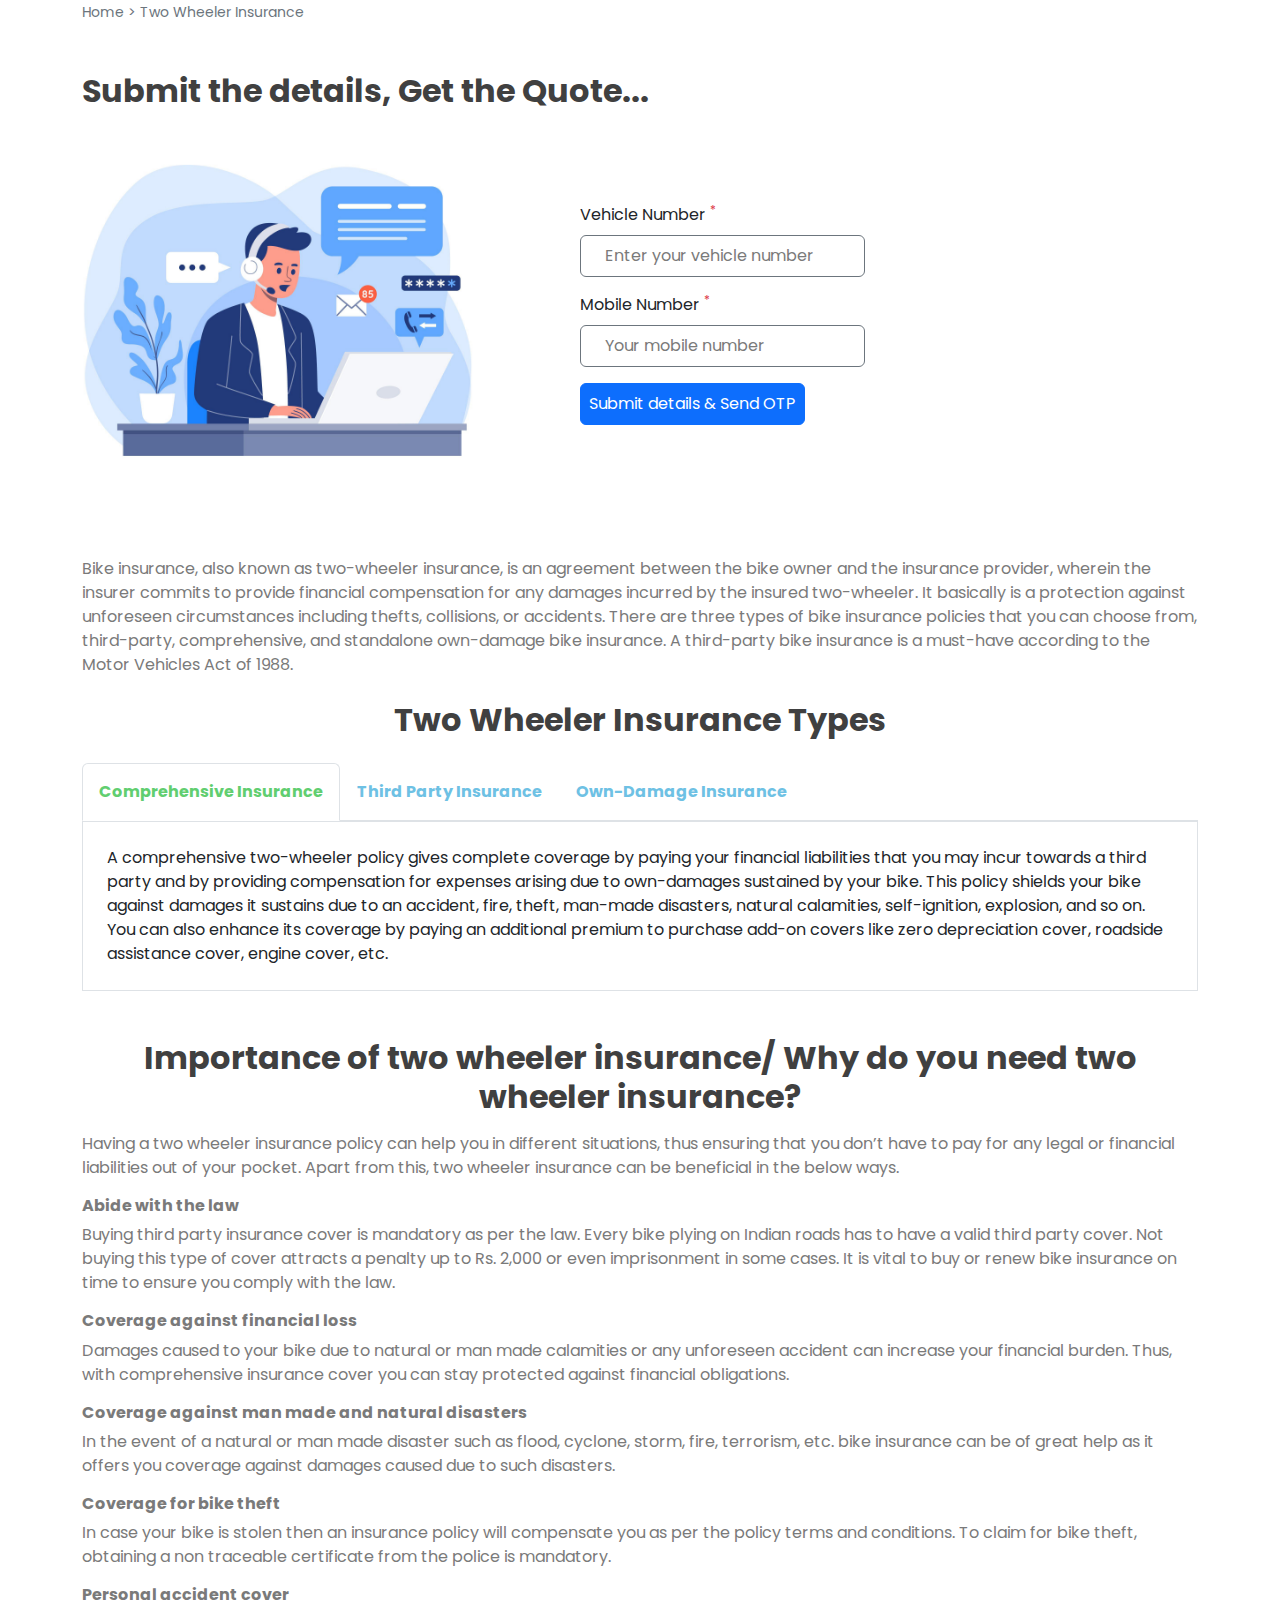
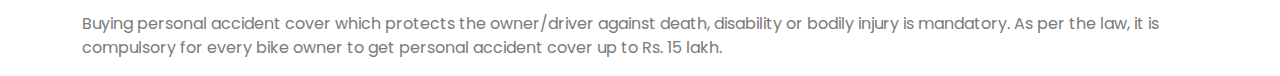
==== index.html @ e44f5ede "update index.html" ====
<!DOCTYPE html>
<html lang="en">
  <head>
    <meta charset="UTF-8" />
    <meta name="viewport" content="width=device-width, initial-scale=1.0" />
    <link
      rel="stylesheet"
      href="https://cdn.jsdelivr.net/npm/bootstrap@5.3.3/dist/css/bootstrap.min.css"
    />

    <title>Two Wheeler Insurance Company - PureBima</title>
    <link rel="stylesheet" href="style.css" />
  </head>
  <body>
    <!-- <div
      class="hero d-flex flex-column flex-md-row justify-content-around align-items-center"
    >
      <img src="asset/images/bike.png" alt="bike" />
      <h1 class="fw-normal fs-2" style="color: #404040">
        Two Wheeler Insurance
      </h1>
    </div> -->
    <div class="container">
      <nav class="">
        <ul
          class="d-flex align-items-center gap-1 list-unstyled text-secondary"
        >
          <li>
            <a
              href="#"
              class="text-decoration-none text-secondary"
              style="font-size: 14px"
              >Home</a
            >
          </li>
          <li style="font-size: 14px">></li>
          <li>
            <a
              href="#"
              class="text-decoration-none text-secondary"
              style="font-size: 14px"
              >Two Wheeler Insurance</a
            >
          </li>
        </ul>
      </nav>
      <h4 class="fw-bold fs-2 mt-5">Submit the details, Get the Quote...</h4>
      <div
        class="d-flex flex-column flex-md-row gap-5 justify-content-between"
      >
        <img class="img-fluid leads" src="asset/images/leads.jpg" alt="Leads" />
        <form action="" class="mx-auto align-self-center">
          <div
          
            class="d-flex flex-column flex-md-row justify-content-between gap-3 flex-wrap"
          >
            <div class="">
              <label for="vehicleNumber"
                >Vehicle Number <sup class="text-danger">*</sup></label
              >
              <input
                type="text"
                id="vehicleNumber"
                class="mt-2 rounded p-2 border border-1 border-secondary"
                placeholder="Enter your vehicle number"
                style="text-indent: 1rem"
                required
              />
            </div>
            <div class="">
              <label for="mobileNumber"
                >Mobile Number <sup class="text-danger">*</sup></label
              >
              <input
                type="text"
                id="mobileNumber"
                class="mt-2 rounded p-2 border border-1 border-secondary"
                placeholder="Your mobile number"
                style="text-indent: 1rem"
                required
              />
            </div>
          </div>
          <div class="mt-3">
            <button type="submit" class="btn btn-primary rounded p-2">
              Submit details & Send OTP
            </button>
          </div>
        </form>
      </div>
      <p class="mt-5">
        Bike insurance, also known as two-wheeler insurance, is an agreement
        between the bike owner and the insurance provider, wherein the insurer
        commits to provide financial compensation for any damages incurred by
        the insured two-wheeler. It basically is a protection against unforeseen
        circumstances including thefts, collisions, or accidents. There are
        three types of bike insurance policies that you can choose from,
        third-party, comprehensive, and standalone own-damage bike insurance. A
        third-party bike insurance is a must-have according to the Motor
        Vehicles Act of 1988.
      </p>
      <h4 class="fw-bold fs-2 mt-4 text-center" style="color: #404040">
        Two Wheeler Insurance Types
      </h1>
      <div class="my-4 tab__Large">
        <ul class="nav nav-tabs" role="tablist">
          <li class="nav-item" role="presentation">
            <a
              class="nav-link active p-3 fw-bold tab__Link"
              id="simple-tab-0"
              data-bs-toggle="tab"
              href="#simple-tabpanel-0"
              role="tab"
              aria-controls="simple-tabpanel-0"
              aria-selected="true"
              >Comprehensive Insurance</a
            >
          </li>
          <li class="nav-item" role="presentation">
            <a
              class="nav-link p-3 fw-bold tab__Link"
              id="simple-tab-1"
              data-bs-toggle="tab"
              href="#simple-tabpanel-1"
              role="tab"
              aria-controls="simple-tabpanel-1"
              aria-selected="false"
              >Third Party Insurance</a
            >
          </li>
          <li class="nav-item" role="presentation">
            <a
              class="nav-link p-3 fw-bold tab__Link"
              id="simple-tab-2"
              data-bs-toggle="tab"
              href="#simple-tabpanel-2"
              role="tab"
              aria-controls="simple-tabpanel-2"
              aria-selected="false"
              >Own-Damage Insurance</a
            >
          </li>
        </ul>
        <div class="tab-content" id="tab-content">
          <div
            class="tab-pane p-4 border active"
            id="simple-tabpanel-0"
            role="tabpanel"
            aria-labelledby="simple-tab-0"
          >
            A comprehensive two-wheeler policy gives complete coverage by paying
            your financial liabilities that you may incur towards a third party
            and by providing compensation for expenses arising due to
            own-damages sustained by your bike. This policy shields your bike
            against damages it sustains due to an accident, fire, theft,
            man-made disasters, natural calamities, self-ignition, explosion,
            and so on. You can also enhance its coverage by paying an additional
            premium to purchase add-on covers like zero depreciation cover,
            roadside assistance cover, engine cover, etc.
          </div>
          <div
            class="tab-pane p-4 border"
            id="simple-tabpanel-1"
            role="tabpanel"
            aria-labelledby="simple-tab-1"
          >
            In India, a third-party two-wheeler insurance plan is a compulsory
            requirement to ride a bike. It is also known as liability-only
            policy which covers bodily injuries, temporary or permanent
            disability, and death of the third party person due to an accident
            or a mishap with the involvement of the insured’s bike. This
            motorcycle or scooter insurance policy also covers the property
            damage expenses sustained by the third party up to Rs. 1 Lakh, but
            does not cover damages incurred by the insured’s bike or the insured
            person.
          </div>
          <div
            class="tab-pane p-4 border"
            id="simple-tabpanel-2"
            role="tabpanel"
            aria-labelledby="simple-tab-2"
          >
            The standalone own-damage two-wheeler insurance policy gives
            coverage for the own-damages sustained by the insured bike due to an
            accident, theft, fire, natural disaster and man-made calamity. A
            standalone own-damage policy provides flexibility to policyholders
            for choosing an insurance company of their choice. The policyholders
            can buy a third-party policy and own-damage policy either from the
            same insurer or a different one. An insured individual can expand
            the coverage of a own-damage insurance policy by buying add-on
            covers.
          </div>
        </div>
      </div>
      <div
        class="accordion border my-4 small__devices__accordion"
        id="accordionPanelsStayOpenExample"
      >
        <div class="accordion-item">
          <h2 class="accordion-header" id="panelsStayOpen-headingOne">
            <button
              class="accordion-button fw-bold collapsed"
              type="button"
              data-bs-toggle="collapse"
              data-bs-target="#panelsStayOpen-collapseOne"
              aria-expanded="false"
              aria-controls="panelsStayOpen-collapseOne"
              style="border-radius: 0;"
            >
              Comprehensive Insurance
            </button>
          </h2>
          <div
            id="panelsStayOpen-collapseOne"
            class="accordion-collapse collapse"
            aria-labelledby="panelsStayOpen-headingOne"
          >
            <div class="accordion-body">
              A comprehensive two-wheeler policy gives complete coverage by
              paying your financial liabilities that you may incur towards a
              third party and by providing compensation for expenses arising due
              to own-damages sustained by your bike. This policy shields your
              bike against damages it sustains due to an accident, fire, theft,
              man-made disasters, natural calamities, self-ignition, explosion,
              and so on. You can also enhance its coverage by paying an
              additional premium to purchase add-on covers like zero
              depreciation cover, roadside assistance cover, engine cover, etc.
            </div>
          </div>
        </div>
        <div class="accordion-item">
          <h2 class="accordion-header" id="panelsStayOpen-headingTwo">
            <button
              class="accordion-button collapsed fw-bold"
              type="button"
              data-bs-toggle="collapse"
              data-bs-target="#panelsStayOpen-collapseTwo"
              aria-expanded="false"
              aria-controls="panelsStayOpen-collapseTwo"
              style="border-radius: 0;"
            >
              Third Party Insurance
            </button>
          </h2>
          <div
            id="panelsStayOpen-collapseTwo"
            class="accordion-collapse collapse"
            aria-labelledby="panelsStayOpen-headingTwo"
          >
            <div class="accordion-body">
              In India, a third-party two-wheeler insurance plan is a compulsory
              requirement to ride a bike. It is also known as liability-only
              policy which covers bodily injuries, temporary or permanent
              disability, and death of the third party person due to an accident
              or a mishap with the involvement of the insured’s bike. This
              motorcycle or scooter insurance policy also covers the property
              damage expenses sustained by the third party up to Rs. 1 Lakh, but
              does not cover damages incurred by the insured’s bike or the
              insured person.
            </div>
          </div>
        </div>
        <div class="accordion-item">
          <h2 class="accordion-header" id="panelsStayOpen-headingThree">
            <button
              class="accordion-button collapsed fw-bold"
              type="button"
              data-bs-toggle="collapse"
              data-bs-target="#panelsStayOpen-collapseThree"
              aria-expanded="false"
              aria-controls="panelsStayOpen-collapseThree"
              style="border-radius: 0;"
            >
              Own-Damage Insurance
            </button>
          </h2>
          <div
            id="panelsStayOpen-collapseThree"
            class="accordion-collapse collapse"
            aria-labelledby="panelsStayOpen-headingThree"
          >
            <div class="accordion-body">
              The standalone own-damage two-wheeler insurance policy gives
              coverage for the own-damages sustained by the insured bike due to
              an accident, theft, fire, natural disaster and man-made calamity.
              A standalone own-damage policy provides flexibility to
              policyholders for choosing an insurance company of their choice.
              The policyholders can buy a third-party policy and own-damage
              policy either from the same insurer or a different one. An insured
              individual can expand the coverage of a own-damage insurance
              policy by buying add-on covers.
            </div>
          </div>
         </div>
        </div>
        <div class="mt-5">
            <h4 class="fw-bold fs-2 mb-3 text-center" style="color: #404040">
                Importance of two wheeler insurance/ Why do you need two wheeler insurance?
              </h4>
              <p class="my-3">Having a two wheeler insurance policy can help you in different situations, thus ensuring that you don’t have to pay for any legal or financial liabilities out of your pocket. Apart from this, two wheeler insurance can be beneficial in the below ways.</p>
              <div class="flex flex-column gap-3">
                <div class="flex flex-column gap-2">
                    <h6 class="fw-bold" style="color: #7A7A7A;">Abide with the law</h6>
                    <p>Buying third party insurance cover is mandatory as per the law. Every bike plying on Indian roads has to have a valid third party cover. Not buying this type of cover attracts a penalty up to Rs. 2,000 or even imprisonment in some cases. It is vital to buy or renew bike insurance on time to ensure you comply with the law.</p>
                <div class="flex flex-column gap-2">
                    <h6 class="fw-bold" style="color: #7A7A7A;">Coverage against financial loss</h6>
                    <p>Damages caused to your bike due to natural or man made calamities or any unforeseen accident can increase your financial burden. Thus, with comprehensive insurance cover you can stay protected against financial obligations.</p>
                <div class="flex flex-column gap-2">
                    <h6 class="fw-bold" style="color: #7A7A7A;">Coverage against man made and natural disasters</h6>
                    <p>In the event of a natural or man made disaster such as flood, cyclone, storm, fire, terrorism, etc. bike insurance can be of great help as it offers you coverage against damages caused due to such disasters.</p>
                </div>
                <div class="flex flex-column gap-2">
                    <h6 class="fw-bold" style="color: #7A7A7A;">Coverage for bike theft</h6>
                    <p>In case your bike is stolen then an insurance policy will compensate you as per the policy terms and conditions. To claim for bike theft, obtaining a non traceable certificate from the police is mandatory.
                    </p>
                </div>
                <div class="flex flex-column gap-2">
                    <h6 class="fw-bold" style="color: #7A7A7A;">Personal accident cover</h6>
                    <p>Buying personal accident cover which protects the owner/driver against death, disability or bodily injury is mandatory. As per the law, it is compulsory for every bike owner to get personal accident cover up to Rs. 15 lakh.
                    </p>
       
              </div>
    
        </div>
      </div>
    </div>


    <!-- Bootstrap -->
    <script src="https://cdn.jsdelivr.net/npm/bootstrap@5.3.3/dist/js/bootstrap.bundle.min.js"></script>
  

<!-- jQuery -->
<script src="https://code.jquery.com/jquery-3.7.1.min.js" integrity="sha256-/JqT3SQfawRcv/BIHPThkBvs0OEvtFFmqPF/lYI/Cxo=" crossorigin="anonymous"></script>

<script src="index.js"></script>

</body>
</html>
---- style.css ----
@import url('https://fonts.googleapis.com/css2?family=Poppins:ital,wght@0,100;0,200;0,300;0,400;0,500;0,600;0,700;0,800;0,900;1,100;1,200;1,300;1,400;1,500;1,600;1,700;1,800;1,900&display=swap');
*{
    margin: 0;
    padding: 0;
    font-family: "Poppins", sans-serif;
}
:root{
    --heading-color: #404040;
    --paragraph-color: #7A7A7A;
    --acordion-color1: #6EC1E4;
    --acordion-color2: #61CE70;
}
h1, h2,h3,h4,h6,h6{
    color: var(--heading-color);
}

.leads{
    width: 50%;
    align-self: center;
}
form{
    width: 90% !important;
    margin: 0 auto;

}
label, input, button{
    display: block;
}
input{
    all: unset;
    width: 80%;
}
::placeholder{
    color: var(--paragraph-color);
}
p{
    color: var(--paragraph-color);
}
.tab__Link{
    color: var(--acordion-color1) !important;
}
.tab__Link.active{
    color: var(--acordion-color2) !important;
}
.tab__Large{
    display: block;
    visibility:visible;
}
.small__devices__accordion{
    display: none;
    visibility: hidden;
}

.accordion-button.collapsed{
    color: var(--acordion-color1) !important;
}
.accordion-button{
    color: var(--acordion-color2) !important;
}
.accordion-button::after {
    display: none;
    content: none
  }
@media (min-width: 992px) {
    .leads{
        width: 35%;
    
    }
    form{
        width: 50% !important;
    }
}
@media (max-width:992px) {
    .small__devices__accordion{
        display: block;
        visibility:visible;
        border-radius: 0;
        
    } 
    .tab__Large{
        display: none;
    visibility: hidden;
    }
}
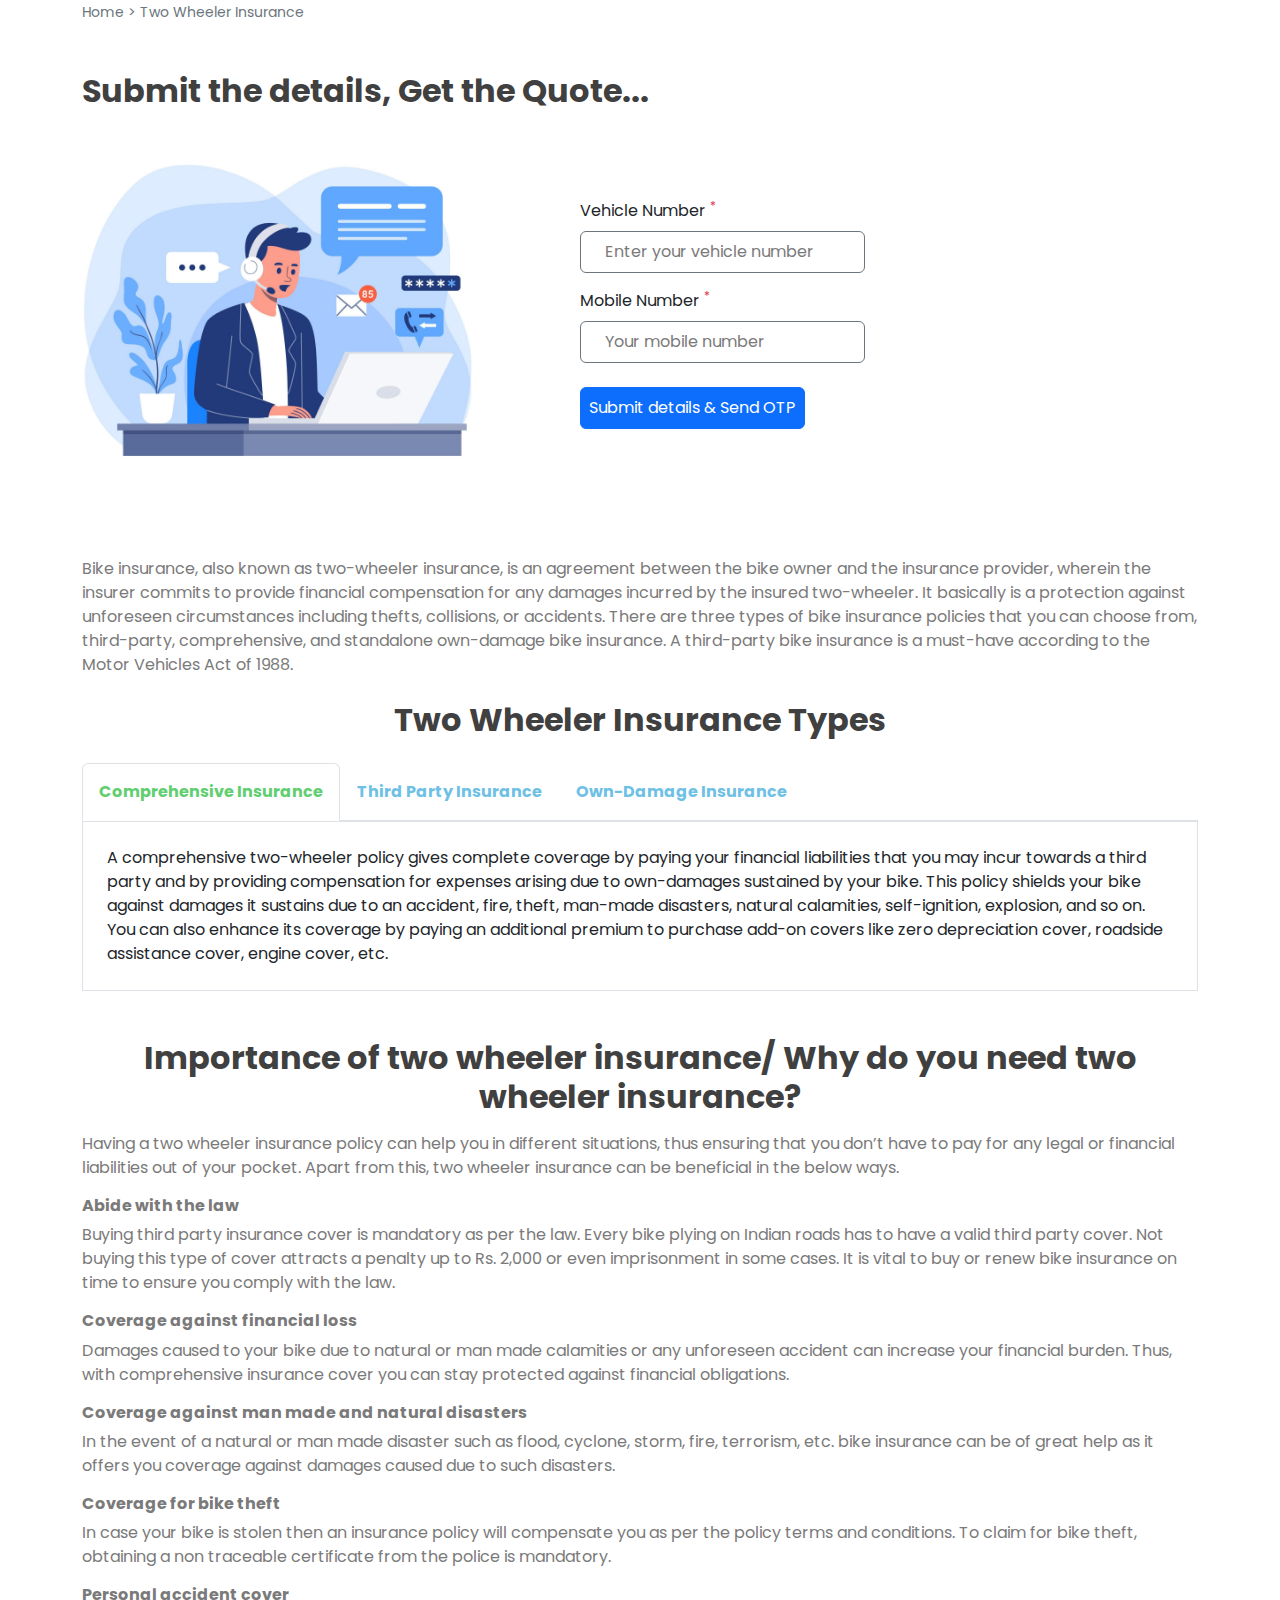
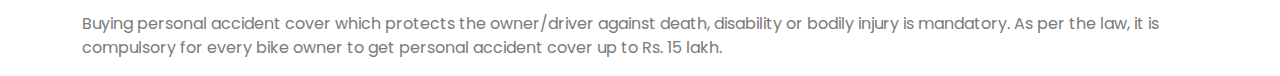
==== commit c166fc9f: "update index.html" ====
--- a/index.html
+++ b/index.html
@@ -52,9 +52,9 @@
         <form action="" class="mx-auto align-self-center">
           <div
           
-            class="d-flex flex-column flex-md-row justify-content-between gap-3 flex-wrap"
-          >
-            <div class="">
+            class="d-flex flex-column flex-md-row flex-wrap row-gap-3"
+          >
+            <div class="g-col-3">
               <label for="vehicleNumber"
                 >Vehicle Number <sup class="text-danger">*</sup></label
               >
@@ -81,7 +81,7 @@
               />
             </div>
           </div>
-          <div class="mt-3">
+          <div class="mt-4">
             <button type="submit" class="btn btn-primary rounded p-2">
               Submit details & Send OTP
             </button>
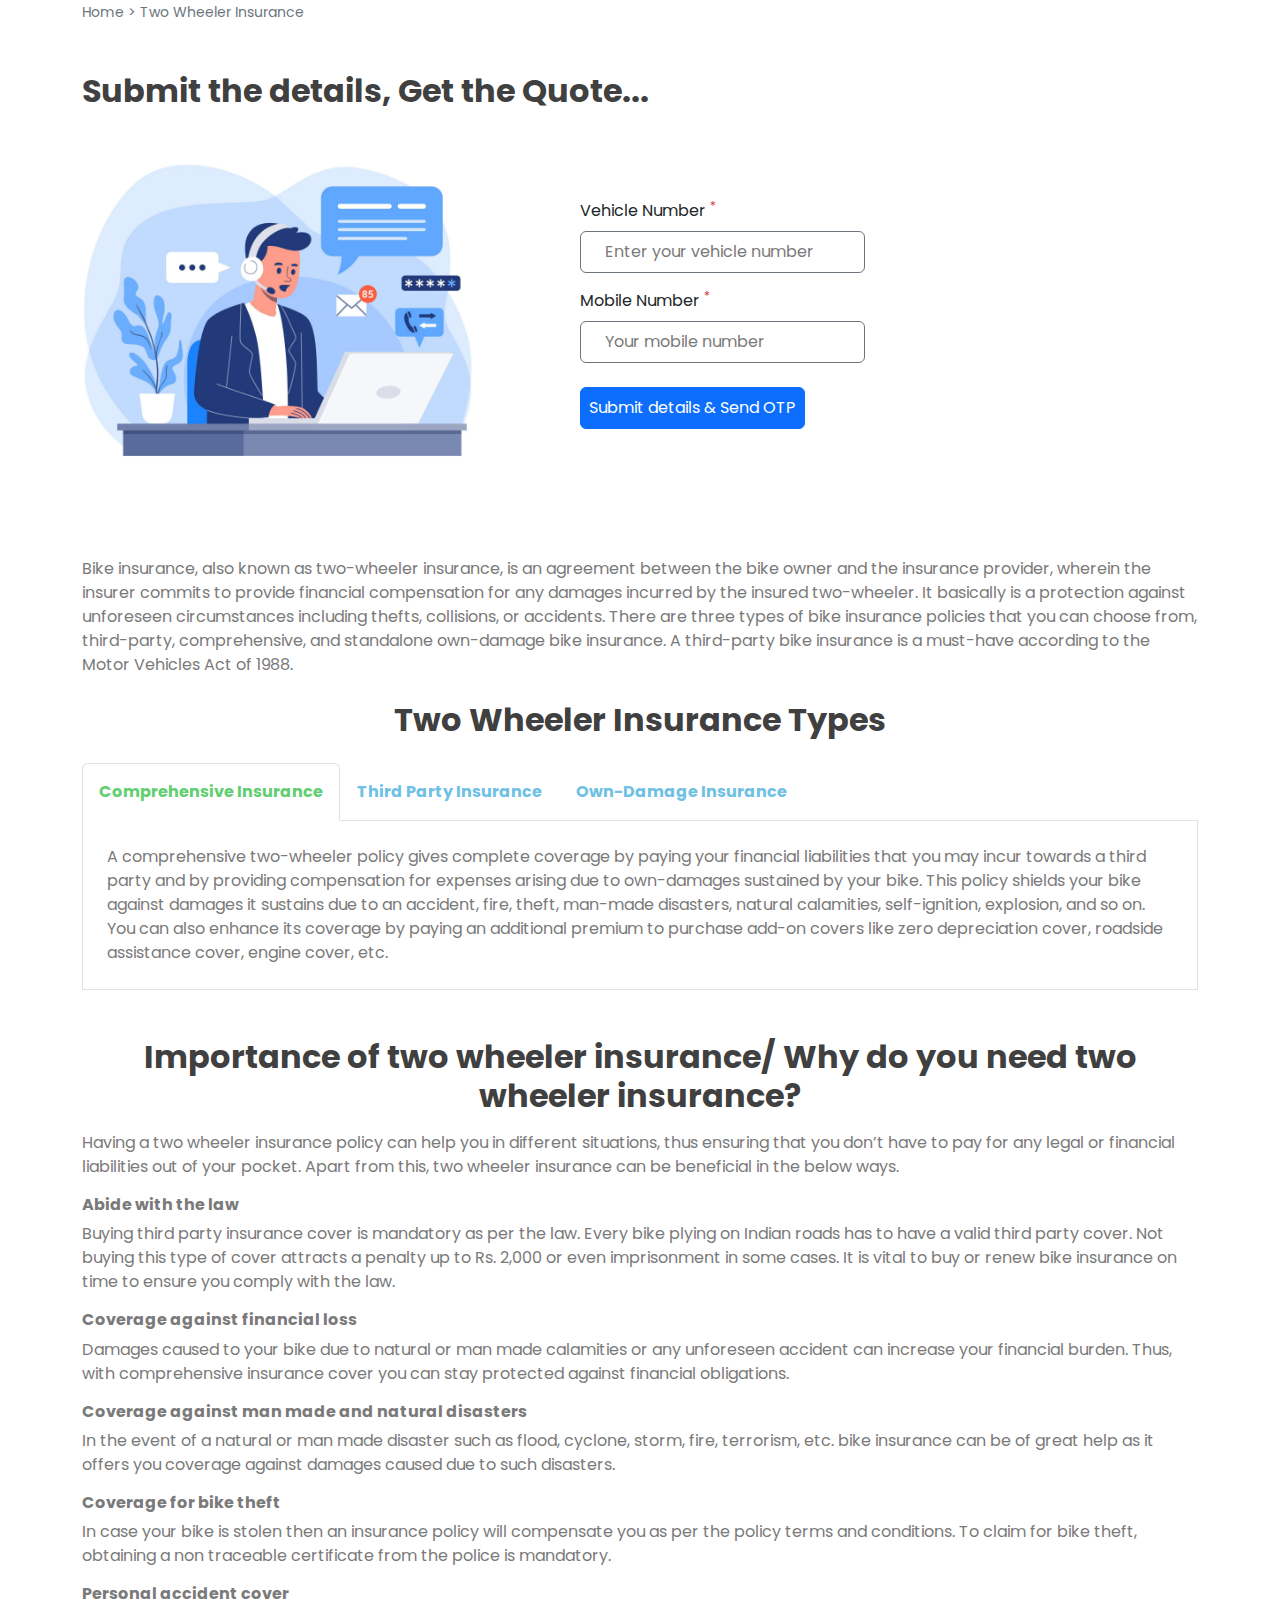
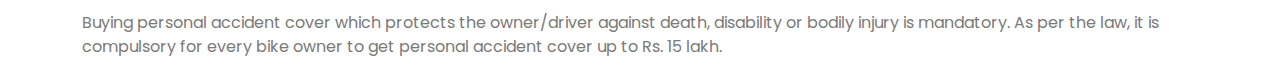
==== commit fceef453: "update index.html and insurance.html" ====
--- a/index.html
+++ b/index.html
@@ -142,11 +142,12 @@
           </li>
         </ul>
         <div class="tab-content" id="tab-content">
-          <div
-            class="tab-pane p-4 border active"
+          <p
+            class="tab-pane p-4 border border-top-0  active"
             id="simple-tabpanel-0"
             role="tabpanel"
             aria-labelledby="simple-tab-0"
+            style="color: #7A7A7A;"
           >
             A comprehensive two-wheeler policy gives complete coverage by paying
             your financial liabilities that you may incur towards a third party
@@ -157,12 +158,13 @@
             and so on. You can also enhance its coverage by paying an additional
             premium to purchase add-on covers like zero depreciation cover,
             roadside assistance cover, engine cover, etc.
-          </div>
-          <div
-            class="tab-pane p-4 border"
+          </p>
+          <p
+            class="tab-pane p-4 border border-top-0 "
             id="simple-tabpanel-1"
             role="tabpanel"
             aria-labelledby="simple-tab-1"
+            style="color: #7A7A7A;"
           >
             In India, a third-party two-wheeler insurance plan is a compulsory
             requirement to ride a bike. It is also known as liability-only
@@ -173,12 +175,13 @@
             damage expenses sustained by the third party up to Rs. 1 Lakh, but
             does not cover damages incurred by the insured’s bike or the insured
             person.
-          </div>
-          <div
-            class="tab-pane p-4 border"
+          </p>
+          <p
+            class="tab-pane p-4 border border-top-0 "
             id="simple-tabpanel-2"
             role="tabpanel"
             aria-labelledby="simple-tab-2"
+            style="color: #7A7A7A;"
           >
             The standalone own-damage two-wheeler insurance policy gives
             coverage for the own-damages sustained by the insured bike due to an
@@ -189,7 +192,7 @@
             same insurer or a different one. An insured individual can expand
             the coverage of a own-damage insurance policy by buying add-on
             covers.
-          </div>
+          </p>
         </div>
       </div>
       <div
@@ -215,7 +218,7 @@
             class="accordion-collapse collapse"
             aria-labelledby="panelsStayOpen-headingOne"
           >
-            <div class="accordion-body">
+            <p class="accordion-body" style="color: #7A7A7A;">
               A comprehensive two-wheeler policy gives complete coverage by
               paying your financial liabilities that you may incur towards a
               third party and by providing compensation for expenses arising due
@@ -225,7 +228,7 @@
               and so on. You can also enhance its coverage by paying an
               additional premium to purchase add-on covers like zero
               depreciation cover, roadside assistance cover, engine cover, etc.
-            </div>
+            </p>
           </div>
         </div>
         <div class="accordion-item">
@@ -247,7 +250,7 @@
             class="accordion-collapse collapse"
             aria-labelledby="panelsStayOpen-headingTwo"
           >
-            <div class="accordion-body">
+            <p class="accordion-body" style="color: #7A7A7A;">
               In India, a third-party two-wheeler insurance plan is a compulsory
               requirement to ride a bike. It is also known as liability-only
               policy which covers bodily injuries, temporary or permanent
@@ -257,7 +260,7 @@
               damage expenses sustained by the third party up to Rs. 1 Lakh, but
               does not cover damages incurred by the insured’s bike or the
               insured person.
-            </div>
+            </p>
           </div>
         </div>
         <div class="accordion-item">
@@ -279,7 +282,7 @@
             class="accordion-collapse collapse"
             aria-labelledby="panelsStayOpen-headingThree"
           >
-            <div class="accordion-body">
+            <p class="accordion-body" style="color: #7A7A7A;">
               The standalone own-damage two-wheeler insurance policy gives
               coverage for the own-damages sustained by the insured bike due to
               an accident, theft, fire, natural disaster and man-made calamity.
@@ -289,7 +292,7 @@
               policy either from the same insurer or a different one. An insured
               individual can expand the coverage of a own-damage insurance
               policy by buying add-on covers.
-            </div>
+            </p>
           </div>
          </div>
         </div>
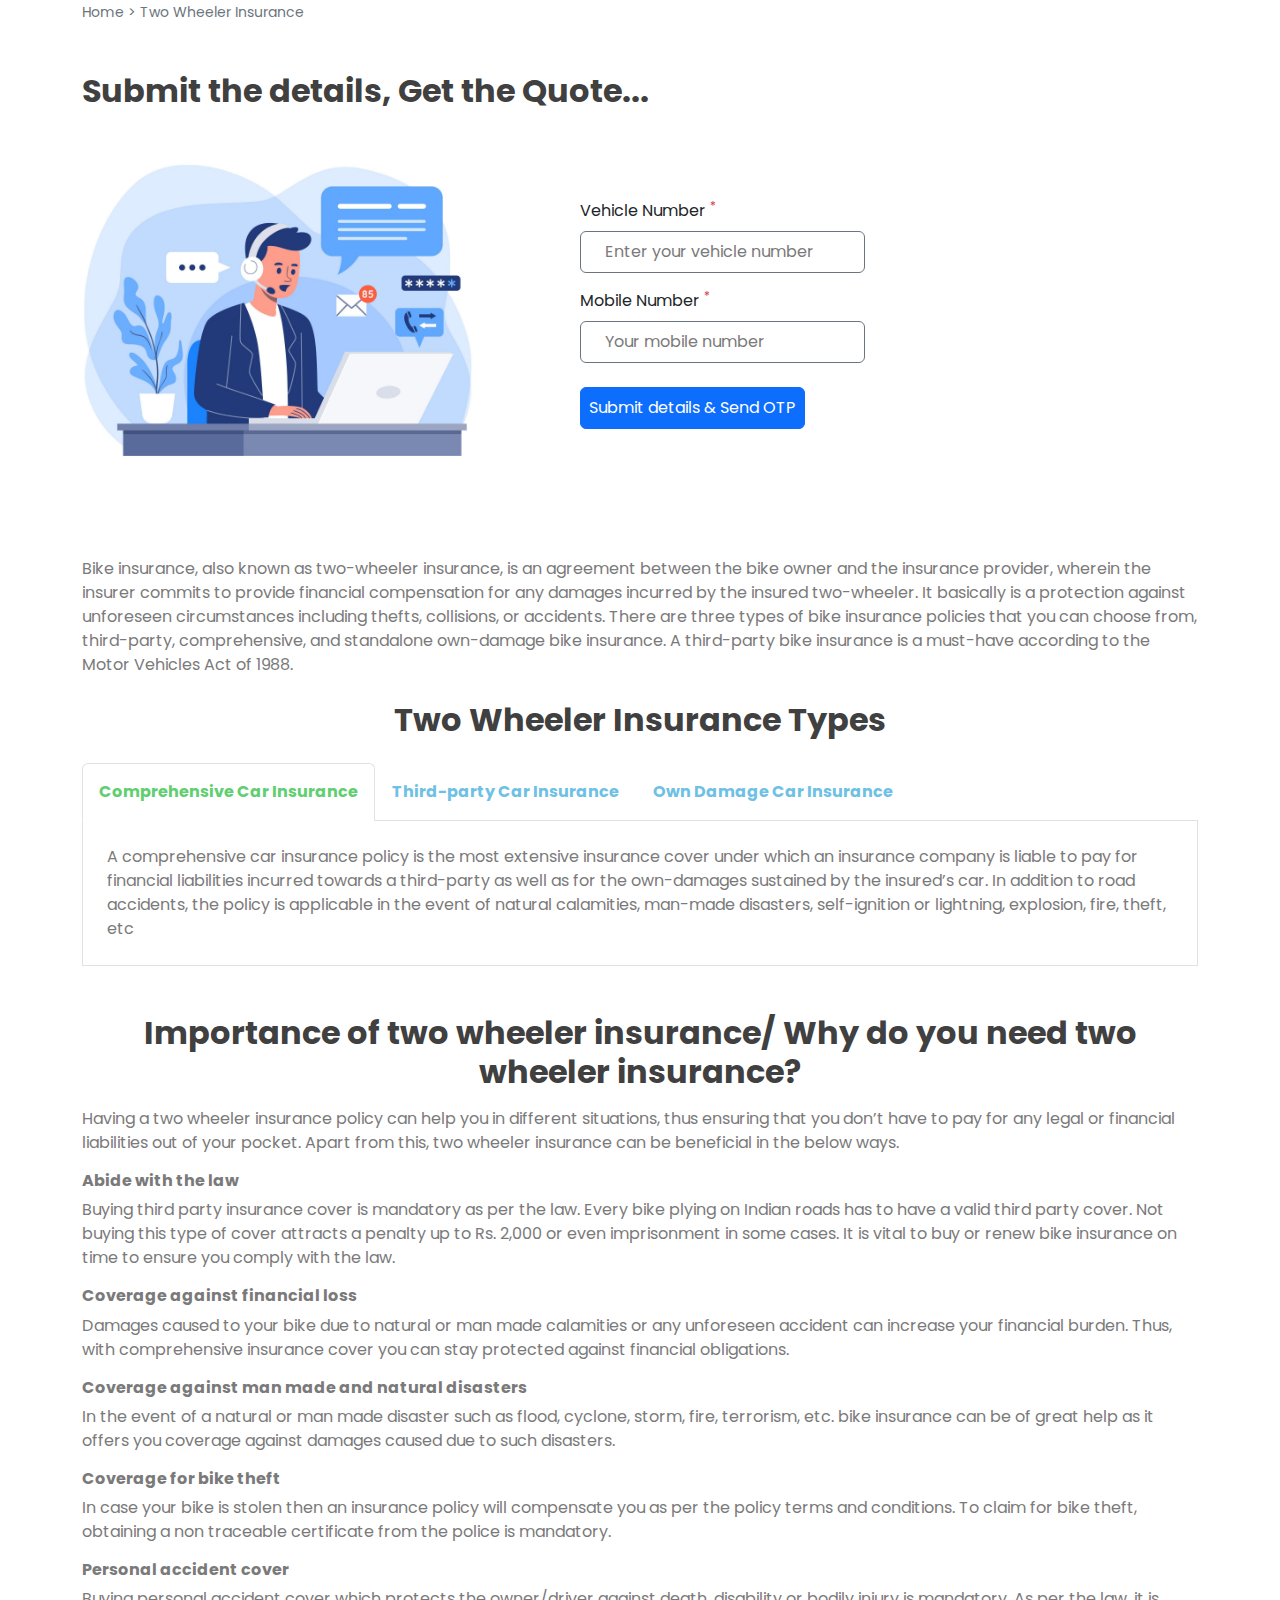
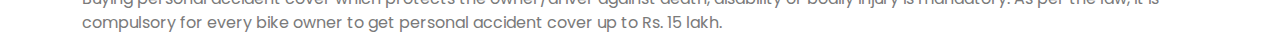
==== commit c9d530ab: "update index.html" ====
--- a/index.html
+++ b/index.html
@@ -113,7 +113,7 @@
               role="tab"
               aria-controls="simple-tabpanel-0"
               aria-selected="true"
-              >Comprehensive Insurance</a
+              >Comprehensive Car Insurance</a
             >
           </li>
           <li class="nav-item" role="presentation">
@@ -125,7 +125,7 @@
               role="tab"
               aria-controls="simple-tabpanel-1"
               aria-selected="false"
-              >Third Party Insurance</a
+              >Third-party Car Insurance</a
             >
           </li>
           <li class="nav-item" role="presentation">
@@ -137,7 +137,7 @@
               role="tab"
               aria-controls="simple-tabpanel-2"
               aria-selected="false"
-              >Own-Damage Insurance</a
+              >Own Damage Car Insurance</a
             >
           </li>
         </ul>
@@ -149,15 +149,7 @@
             aria-labelledby="simple-tab-0"
             style="color: #7A7A7A;"
           >
-            A comprehensive two-wheeler policy gives complete coverage by paying
-            your financial liabilities that you may incur towards a third party
-            and by providing compensation for expenses arising due to
-            own-damages sustained by your bike. This policy shields your bike
-            against damages it sustains due to an accident, fire, theft,
-            man-made disasters, natural calamities, self-ignition, explosion,
-            and so on. You can also enhance its coverage by paying an additional
-            premium to purchase add-on covers like zero depreciation cover,
-            roadside assistance cover, engine cover, etc.
+          A comprehensive car insurance policy is the most extensive insurance cover under which an insurance company is liable to pay for financial liabilities incurred towards a third-party as well as for the own-damages sustained by the insured’s car. In addition to road accidents, the policy is applicable in the event of natural calamities, man-made disasters, self-ignition or lightning, explosion, fire, theft, etc
           </p>
           <p
             class="tab-pane p-4 border border-top-0 "
@@ -166,15 +158,7 @@
             aria-labelledby="simple-tab-1"
             style="color: #7A7A7A;"
           >
-            In India, a third-party two-wheeler insurance plan is a compulsory
-            requirement to ride a bike. It is also known as liability-only
-            policy which covers bodily injuries, temporary or permanent
-            disability, and death of the third party person due to an accident
-            or a mishap with the involvement of the insured’s bike. This
-            motorcycle or scooter insurance policy also covers the property
-            damage expenses sustained by the third party up to Rs. 1 Lakh, but
-            does not cover damages incurred by the insured’s bike or the insured
-            person.
+          Third-party car insurance policy is a mandatory requirement for driving a car in India. It is the most basic insurance plan and is thus also called Liability Only Car Insurance Policy. Under this cover, the insurance company is liable to pay for the bodily injuries, permanent disability, temporary disability as well as death of the third party caused by an accident involving the insured’s car. This plan also provides coverage for property damage incurred by the third party up to Rs. 7.5 Lakh.
           </p>
           <p
             class="tab-pane p-4 border border-top-0 "
@@ -183,15 +167,7 @@
             aria-labelledby="simple-tab-2"
             style="color: #7A7A7A;"
           >
-            The standalone own-damage two-wheeler insurance policy gives
-            coverage for the own-damages sustained by the insured bike due to an
-            accident, theft, fire, natural disaster and man-made calamity. A
-            standalone own-damage policy provides flexibility to policyholders
-            for choosing an insurance company of their choice. The policyholders
-            can buy a third-party policy and own-damage policy either from the
-            same insurer or a different one. An insured individual can expand
-            the coverage of a own-damage insurance policy by buying add-on
-            covers.
+          In September 2019, the Insurance Regulatory and Development Authority of India (IRDAI) introduced the Standalone Own-Damage car insurance policy. Under this plan, the insured gets insurance coverage only for the own-damages sustained by his/her four-wheeler in a road accident, natural/man-made calamity, fire, explosion, theft or any other mishap. A standalone own-damage car insurance policy aims at offering the insured the flexibility in terms of the insurance provider they want to choose.
           </p>
         </div>
       </div>
@@ -210,7 +186,7 @@
               aria-controls="panelsStayOpen-collapseOne"
               style="border-radius: 0;"
             >
-              Comprehensive Insurance
+              Comprehensive Car Insurance
             </button>
           </h2>
           <div
@@ -219,15 +195,7 @@
             aria-labelledby="panelsStayOpen-headingOne"
           >
             <p class="accordion-body" style="color: #7A7A7A;">
-              A comprehensive two-wheeler policy gives complete coverage by
-              paying your financial liabilities that you may incur towards a
-              third party and by providing compensation for expenses arising due
-              to own-damages sustained by your bike. This policy shields your
-              bike against damages it sustains due to an accident, fire, theft,
-              man-made disasters, natural calamities, self-ignition, explosion,
-              and so on. You can also enhance its coverage by paying an
-              additional premium to purchase add-on covers like zero
-              depreciation cover, roadside assistance cover, engine cover, etc.
+                A comprehensive car insurance policy is the most extensive insurance cover under which an insurance company is liable to pay for financial liabilities incurred towards a third-party as well as for the own-damages sustained by the insured’s car. In addition to road accidents, the policy is applicable in the event of natural calamities, man-made disasters, self-ignition or lightning, explosion, fire, theft, etc
             </p>
           </div>
         </div>
@@ -242,7 +210,7 @@
               aria-controls="panelsStayOpen-collapseTwo"
               style="border-radius: 0;"
             >
-              Third Party Insurance
+              Third Car Party Insurance
             </button>
           </h2>
           <div
@@ -251,15 +219,7 @@
             aria-labelledby="panelsStayOpen-headingTwo"
           >
             <p class="accordion-body" style="color: #7A7A7A;">
-              In India, a third-party two-wheeler insurance plan is a compulsory
-              requirement to ride a bike. It is also known as liability-only
-              policy which covers bodily injuries, temporary or permanent
-              disability, and death of the third party person due to an accident
-              or a mishap with the involvement of the insured’s bike. This
-              motorcycle or scooter insurance policy also covers the property
-              damage expenses sustained by the third party up to Rs. 1 Lakh, but
-              does not cover damages incurred by the insured’s bike or the
-              insured person.
+                Third-party car insurance policy is a mandatory requirement for driving a car in India. It is the most basic insurance plan and is thus also called Liability Only Car Insurance Policy. Under this cover, the insurance company is liable to pay for the bodily injuries, permanent disability, temporary disability as well as death of the third party caused by an accident involving the insured’s car. This plan also provides coverage for property damage incurred by the third party up to Rs. 7.5 Lakh.
             </p>
           </div>
         </div>
@@ -274,7 +234,7 @@
               aria-controls="panelsStayOpen-collapseThree"
               style="border-radius: 0;"
             >
-              Own-Damage Insurance
+              Own Damage Car Insurance
             </button>
           </h2>
           <div
@@ -283,15 +243,7 @@
             aria-labelledby="panelsStayOpen-headingThree"
           >
             <p class="accordion-body" style="color: #7A7A7A;">
-              The standalone own-damage two-wheeler insurance policy gives
-              coverage for the own-damages sustained by the insured bike due to
-              an accident, theft, fire, natural disaster and man-made calamity.
-              A standalone own-damage policy provides flexibility to
-              policyholders for choosing an insurance company of their choice.
-              The policyholders can buy a third-party policy and own-damage
-              policy either from the same insurer or a different one. An insured
-              individual can expand the coverage of a own-damage insurance
-              policy by buying add-on covers.
+                In September 2019, the Insurance Regulatory and Development Authority of India (IRDAI) introduced the Standalone Own-Damage car insurance policy. Under this plan, the insured gets insurance coverage only for the own-damages sustained by his/her four-wheeler in a road accident, natural/man-made calamity, fire, explosion, theft or any other mishap. A standalone own-damage car insurance policy aims at offering the insured the flexibility in terms of the insurance provider they want to choose.
             </p>
           </div>
          </div>
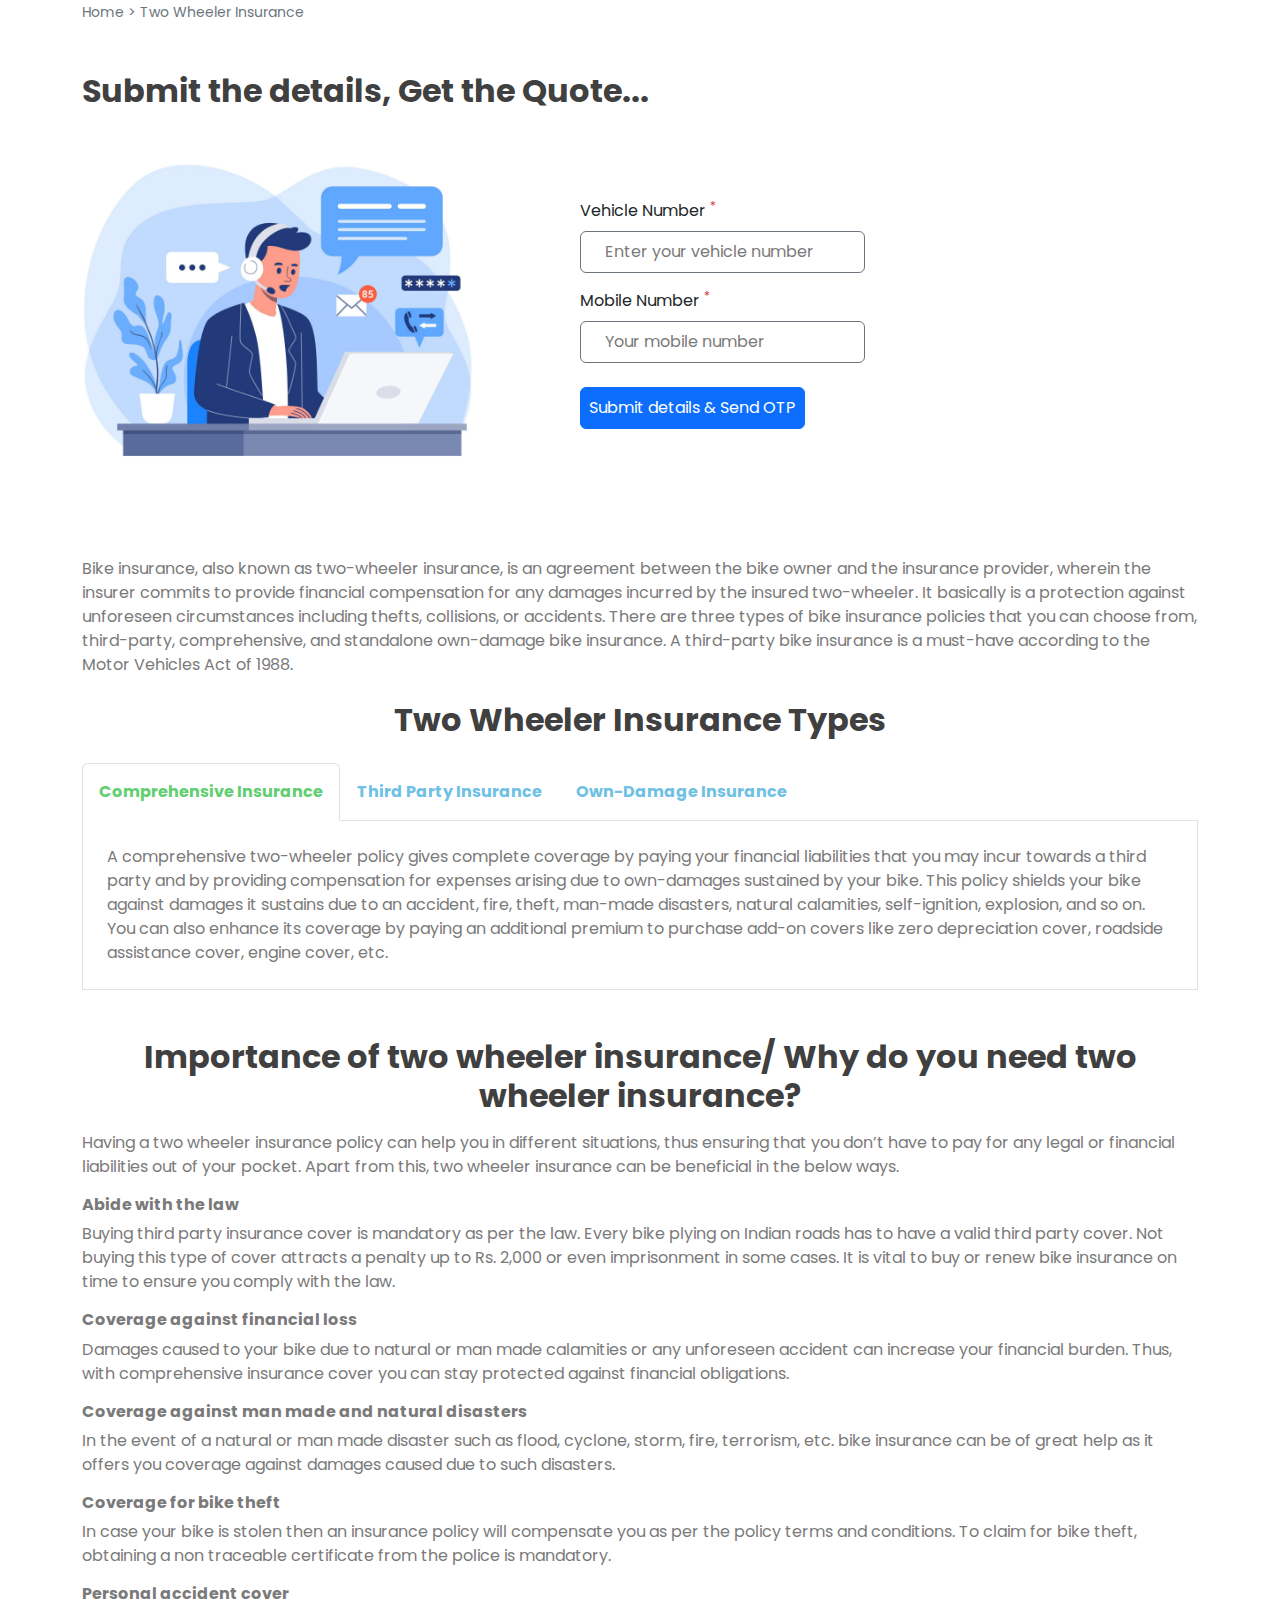
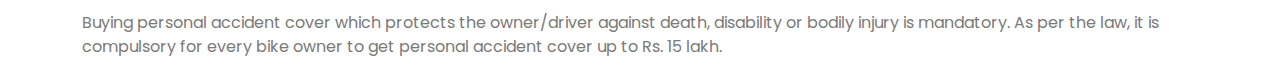
==== commit 8f3d53fc: "update index.html" ====
--- a/index.html
+++ b/index.html
@@ -113,7 +113,7 @@
               role="tab"
               aria-controls="simple-tabpanel-0"
               aria-selected="true"
-              >Comprehensive Car Insurance</a
+              >Comprehensive Insurance</a
             >
           </li>
           <li class="nav-item" role="presentation">
@@ -125,7 +125,7 @@
               role="tab"
               aria-controls="simple-tabpanel-1"
               aria-selected="false"
-              >Third-party Car Insurance</a
+              >Third Party Insurance</a
             >
           </li>
           <li class="nav-item" role="presentation">
@@ -137,7 +137,7 @@
               role="tab"
               aria-controls="simple-tabpanel-2"
               aria-selected="false"
-              >Own Damage Car Insurance</a
+              >Own-Damage Insurance</a
             >
           </li>
         </ul>
@@ -149,7 +149,15 @@
             aria-labelledby="simple-tab-0"
             style="color: #7A7A7A;"
           >
-          A comprehensive car insurance policy is the most extensive insurance cover under which an insurance company is liable to pay for financial liabilities incurred towards a third-party as well as for the own-damages sustained by the insured’s car. In addition to road accidents, the policy is applicable in the event of natural calamities, man-made disasters, self-ignition or lightning, explosion, fire, theft, etc
+            A comprehensive two-wheeler policy gives complete coverage by paying
+            your financial liabilities that you may incur towards a third party
+            and by providing compensation for expenses arising due to
+            own-damages sustained by your bike. This policy shields your bike
+            against damages it sustains due to an accident, fire, theft,
+            man-made disasters, natural calamities, self-ignition, explosion,
+            and so on. You can also enhance its coverage by paying an additional
+            premium to purchase add-on covers like zero depreciation cover,
+            roadside assistance cover, engine cover, etc.
           </p>
           <p
             class="tab-pane p-4 border border-top-0 "
@@ -158,7 +166,15 @@
             aria-labelledby="simple-tab-1"
             style="color: #7A7A7A;"
           >
-          Third-party car insurance policy is a mandatory requirement for driving a car in India. It is the most basic insurance plan and is thus also called Liability Only Car Insurance Policy. Under this cover, the insurance company is liable to pay for the bodily injuries, permanent disability, temporary disability as well as death of the third party caused by an accident involving the insured’s car. This plan also provides coverage for property damage incurred by the third party up to Rs. 7.5 Lakh.
+            In India, a third-party two-wheeler insurance plan is a compulsory
+            requirement to ride a bike. It is also known as liability-only
+            policy which covers bodily injuries, temporary or permanent
+            disability, and death of the third party person due to an accident
+            or a mishap with the involvement of the insured’s bike. This
+            motorcycle or scooter insurance policy also covers the property
+            damage expenses sustained by the third party up to Rs. 1 Lakh, but
+            does not cover damages incurred by the insured’s bike or the insured
+            person.
           </p>
           <p
             class="tab-pane p-4 border border-top-0 "
@@ -167,7 +183,15 @@
             aria-labelledby="simple-tab-2"
             style="color: #7A7A7A;"
           >
-          In September 2019, the Insurance Regulatory and Development Authority of India (IRDAI) introduced the Standalone Own-Damage car insurance policy. Under this plan, the insured gets insurance coverage only for the own-damages sustained by his/her four-wheeler in a road accident, natural/man-made calamity, fire, explosion, theft or any other mishap. A standalone own-damage car insurance policy aims at offering the insured the flexibility in terms of the insurance provider they want to choose.
+            The standalone own-damage two-wheeler insurance policy gives
+            coverage for the own-damages sustained by the insured bike due to an
+            accident, theft, fire, natural disaster and man-made calamity. A
+            standalone own-damage policy provides flexibility to policyholders
+            for choosing an insurance company of their choice. The policyholders
+            can buy a third-party policy and own-damage policy either from the
+            same insurer or a different one. An insured individual can expand
+            the coverage of a own-damage insurance policy by buying add-on
+            covers.
           </p>
         </div>
       </div>
@@ -186,7 +210,7 @@
               aria-controls="panelsStayOpen-collapseOne"
               style="border-radius: 0;"
             >
-              Comprehensive Car Insurance
+              Comprehensive Insurance
             </button>
           </h2>
           <div
@@ -195,7 +219,15 @@
             aria-labelledby="panelsStayOpen-headingOne"
           >
             <p class="accordion-body" style="color: #7A7A7A;">
-                A comprehensive car insurance policy is the most extensive insurance cover under which an insurance company is liable to pay for financial liabilities incurred towards a third-party as well as for the own-damages sustained by the insured’s car. In addition to road accidents, the policy is applicable in the event of natural calamities, man-made disasters, self-ignition or lightning, explosion, fire, theft, etc
+              A comprehensive two-wheeler policy gives complete coverage by
+              paying your financial liabilities that you may incur towards a
+              third party and by providing compensation for expenses arising due
+              to own-damages sustained by your bike. This policy shields your
+              bike against damages it sustains due to an accident, fire, theft,
+              man-made disasters, natural calamities, self-ignition, explosion,
+              and so on. You can also enhance its coverage by paying an
+              additional premium to purchase add-on covers like zero
+              depreciation cover, roadside assistance cover, engine cover, etc.
             </p>
           </div>
         </div>
@@ -210,7 +242,7 @@
               aria-controls="panelsStayOpen-collapseTwo"
               style="border-radius: 0;"
             >
-              Third Car Party Insurance
+              Third Party Insurance
             </button>
           </h2>
           <div
@@ -219,7 +251,15 @@
             aria-labelledby="panelsStayOpen-headingTwo"
           >
             <p class="accordion-body" style="color: #7A7A7A;">
-                Third-party car insurance policy is a mandatory requirement for driving a car in India. It is the most basic insurance plan and is thus also called Liability Only Car Insurance Policy. Under this cover, the insurance company is liable to pay for the bodily injuries, permanent disability, temporary disability as well as death of the third party caused by an accident involving the insured’s car. This plan also provides coverage for property damage incurred by the third party up to Rs. 7.5 Lakh.
+              In India, a third-party two-wheeler insurance plan is a compulsory
+              requirement to ride a bike. It is also known as liability-only
+              policy which covers bodily injuries, temporary or permanent
+              disability, and death of the third party person due to an accident
+              or a mishap with the involvement of the insured’s bike. This
+              motorcycle or scooter insurance policy also covers the property
+              damage expenses sustained by the third party up to Rs. 1 Lakh, but
+              does not cover damages incurred by the insured’s bike or the
+              insured person.
             </p>
           </div>
         </div>
@@ -234,7 +274,7 @@
               aria-controls="panelsStayOpen-collapseThree"
               style="border-radius: 0;"
             >
-              Own Damage Car Insurance
+              Own-Damage Insurance
             </button>
           </h2>
           <div
@@ -243,7 +283,15 @@
             aria-labelledby="panelsStayOpen-headingThree"
           >
             <p class="accordion-body" style="color: #7A7A7A;">
-                In September 2019, the Insurance Regulatory and Development Authority of India (IRDAI) introduced the Standalone Own-Damage car insurance policy. Under this plan, the insured gets insurance coverage only for the own-damages sustained by his/her four-wheeler in a road accident, natural/man-made calamity, fire, explosion, theft or any other mishap. A standalone own-damage car insurance policy aims at offering the insured the flexibility in terms of the insurance provider they want to choose.
+              The standalone own-damage two-wheeler insurance policy gives
+              coverage for the own-damages sustained by the insured bike due to
+              an accident, theft, fire, natural disaster and man-made calamity.
+              A standalone own-damage policy provides flexibility to
+              policyholders for choosing an insurance company of their choice.
+              The policyholders can buy a third-party policy and own-damage
+              policy either from the same insurer or a different one. An insured
+              individual can expand the coverage of a own-damage insurance
+              policy by buying add-on covers.
             </p>
           </div>
          </div>
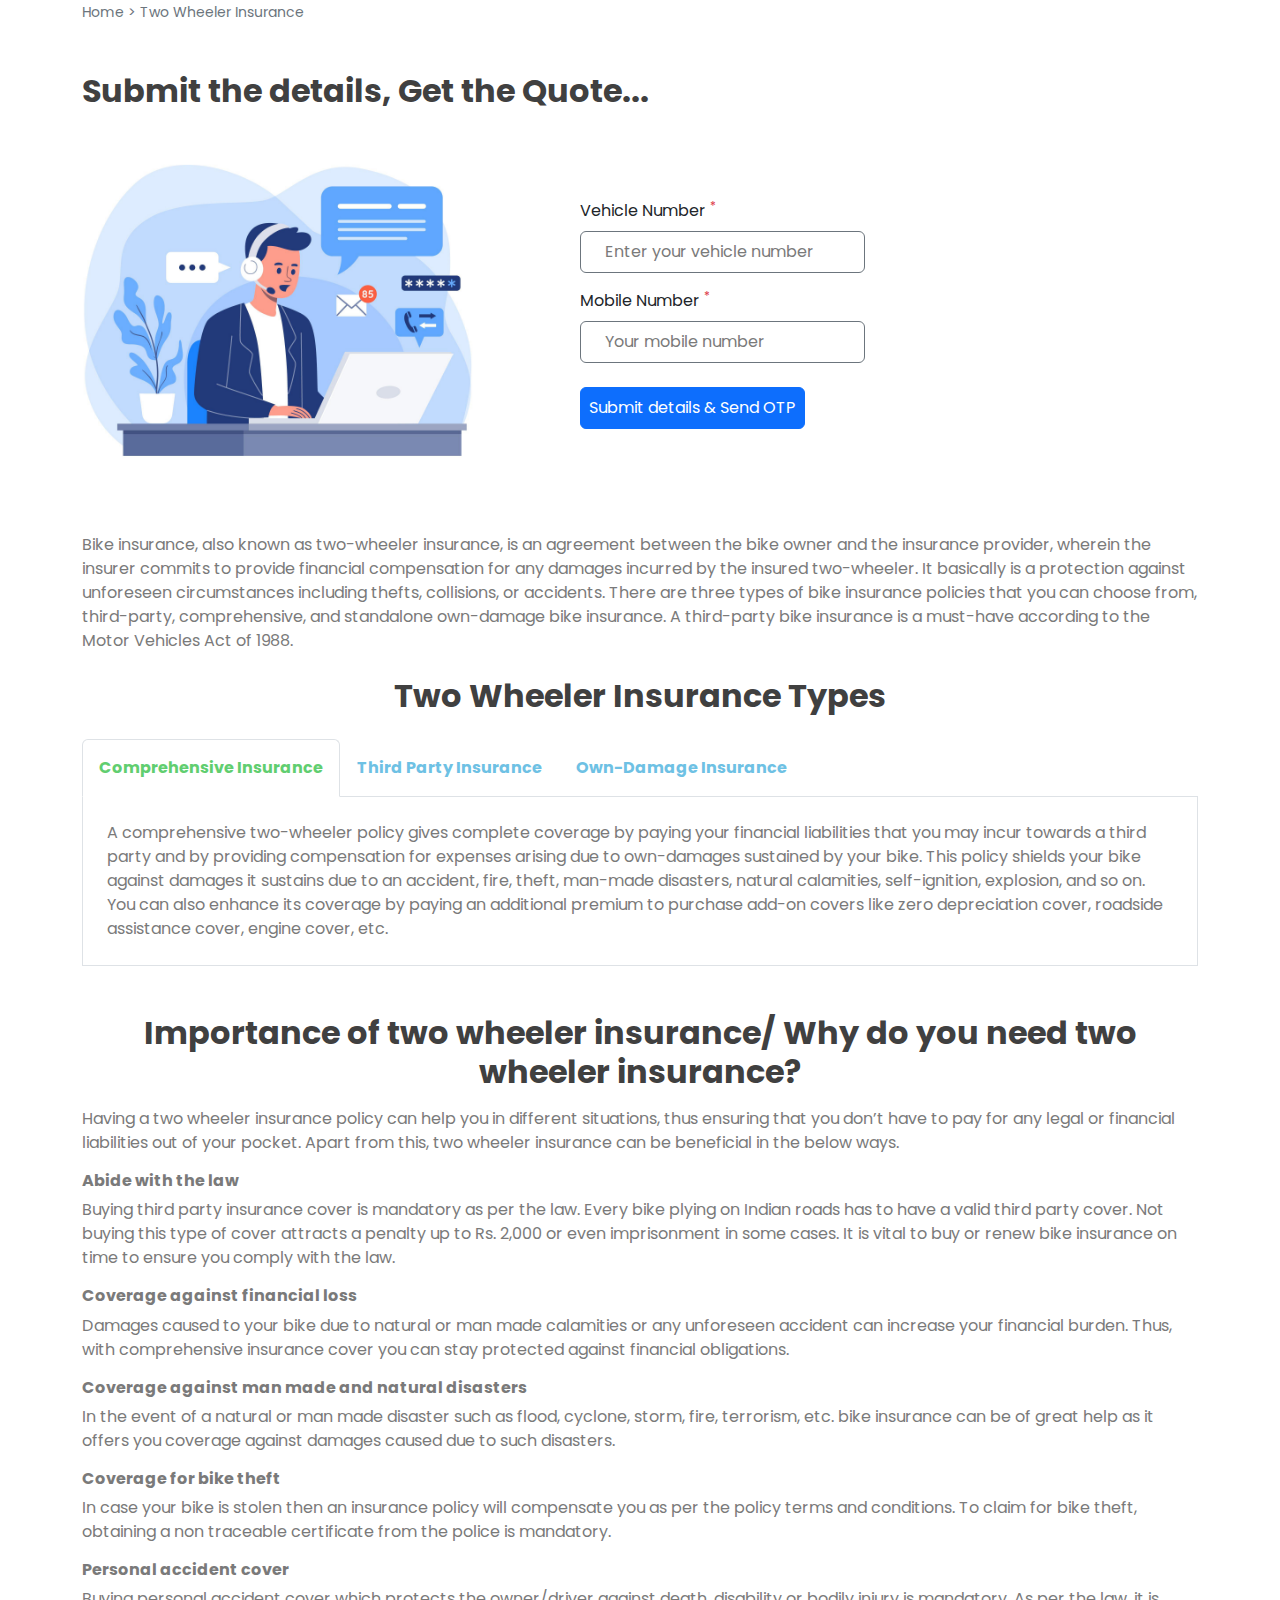
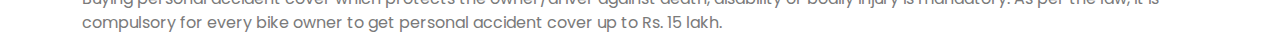
==== commit cc4a96fe: "update index.html and insurance.html" ====
--- a/index.html
+++ b/index.html
@@ -12,14 +12,6 @@
     <link rel="stylesheet" href="style.css" />
   </head>
   <body>
-    <!-- <div
-      class="hero d-flex flex-column flex-md-row justify-content-around align-items-center"
-    >
-      <img src="asset/images/bike.png" alt="bike" />
-      <h1 class="fw-normal fs-2" style="color: #404040">
-        Two Wheeler Insurance
-      </h1>
-    </div> -->
     <div class="container">
       <nav class="">
         <ul
@@ -88,7 +80,7 @@
           </div>
         </form>
       </div>
-      <p class="mt-5">
+      <p class="mt-4">
         Bike insurance, also known as two-wheeler insurance, is an agreement
         between the bike owner and the insurance provider, wherein the insurer
         commits to provide financial compensation for any damages incurred by
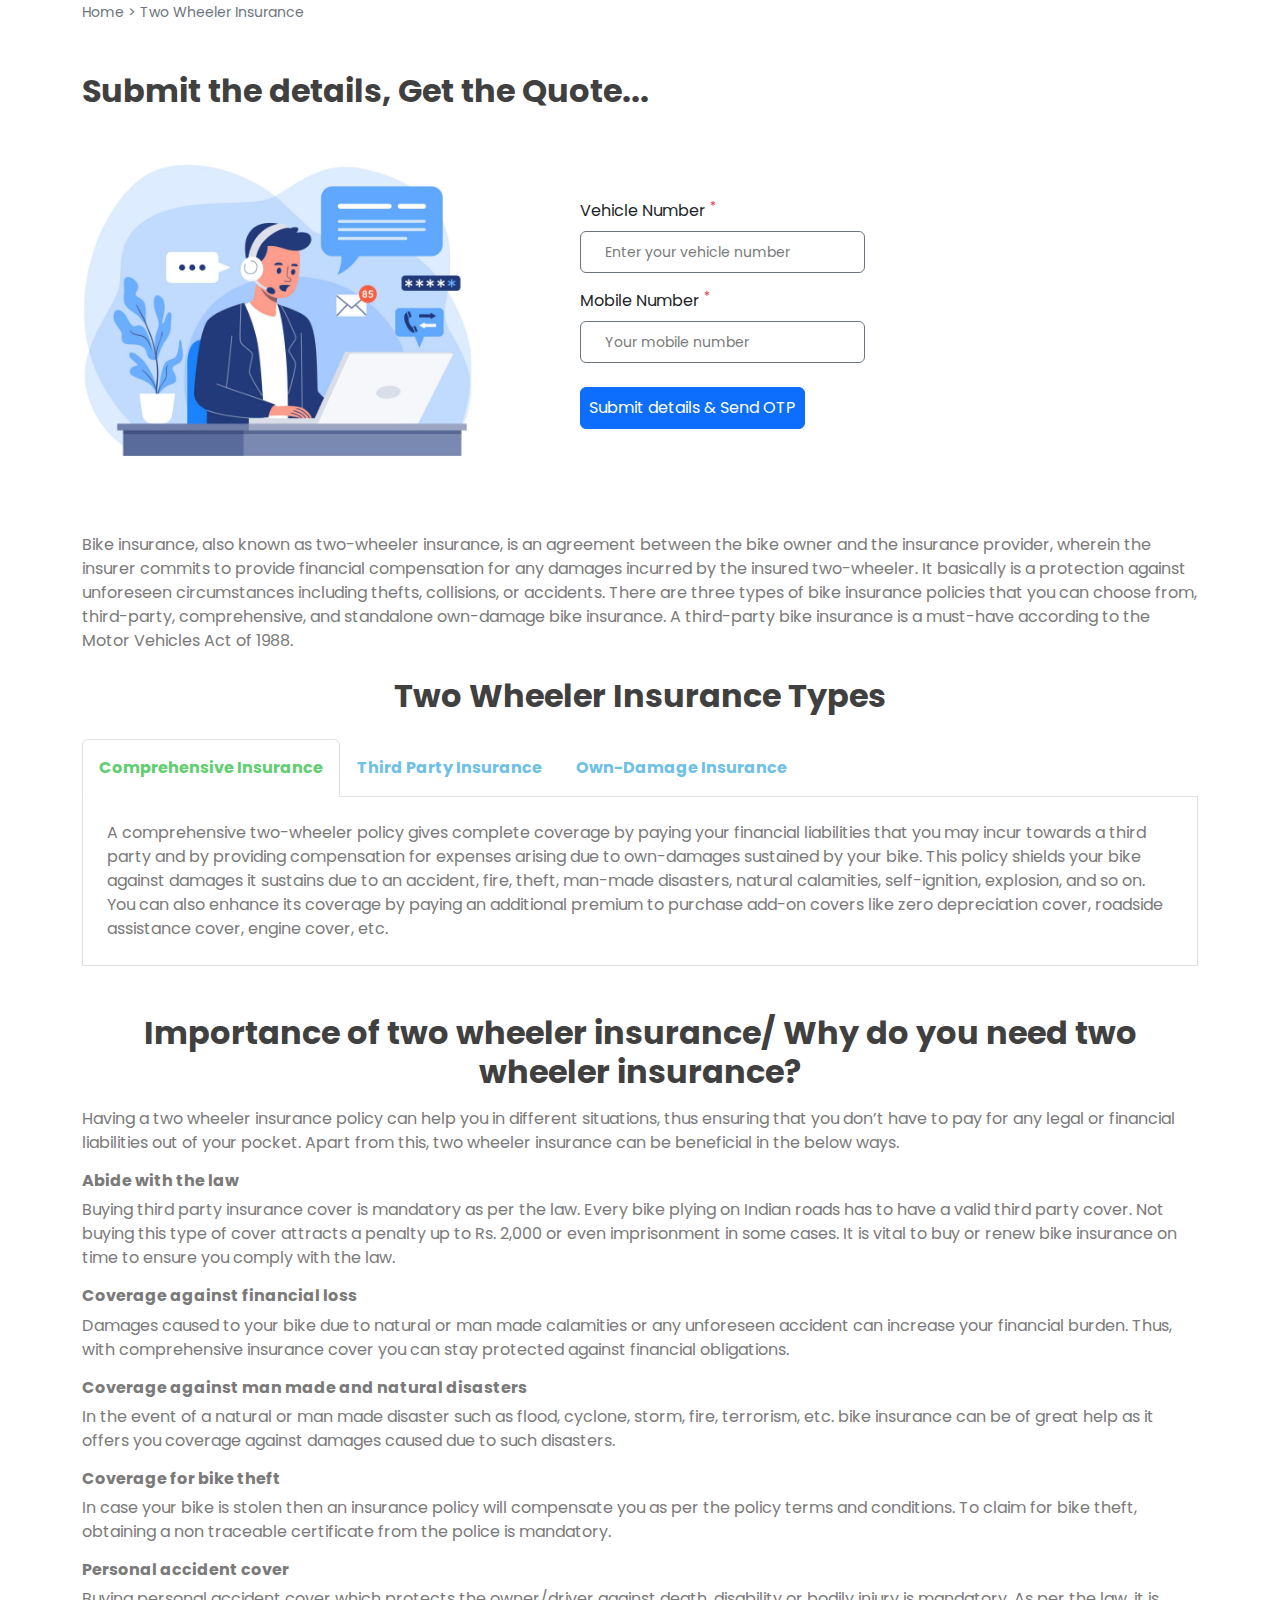
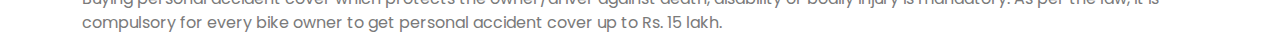
==== commit 54632f25: "update health-insurance.html and index.html" ====
--- a/index.html
+++ b/index.html
@@ -189,26 +189,19 @@
       </div>
       <div
         class="accordion border my-4 small__devices__accordion"
-        id="accordionPanelsStayOpenExample"
+        id="accordionExample"
       >
         <div class="accordion-item">
-          <h2 class="accordion-header" id="panelsStayOpen-headingOne">
+          <h2 class="accordion-header" id="headingOne">
             <button
-              class="accordion-button fw-bold collapsed"
-              type="button"
-              data-bs-toggle="collapse"
-              data-bs-target="#panelsStayOpen-collapseOne"
-              aria-expanded="false"
-              aria-controls="panelsStayOpen-collapseOne"
+            class="accordion-button fw-bold" type="button" data-bs-toggle="collapse" data-bs-target="#collapseOne" aria-expanded="true" aria-controls="collapseOne"
               style="border-radius: 0;"
             >
               Comprehensive Insurance
             </button>
           </h2>
           <div
-            id="panelsStayOpen-collapseOne"
-            class="accordion-collapse collapse"
-            aria-labelledby="panelsStayOpen-headingOne"
+          id="collapseOne" class="accordion-collapse collapse show" aria-labelledby="headingOne" data-bs-parent="#accordionExample"
           >
             <p class="accordion-body" style="color: #7A7A7A;">
               A comprehensive two-wheeler policy gives complete coverage by
@@ -224,23 +217,24 @@
           </div>
         </div>
         <div class="accordion-item">
-          <h2 class="accordion-header" id="panelsStayOpen-headingTwo">
+          <h2 class="accordion-header" id="headingTwo">
             <button
               class="accordion-button collapsed fw-bold"
               type="button"
               data-bs-toggle="collapse"
-              data-bs-target="#panelsStayOpen-collapseTwo"
+              data-bs-target="#collapseTwo"
               aria-expanded="false"
-              aria-controls="panelsStayOpen-collapseTwo"
+              aria-controls="collapseTwo"
               style="border-radius: 0;"
             >
               Third Party Insurance
             </button>
           </h2>
           <div
-            id="panelsStayOpen-collapseTwo"
+            id="collapseTwo"
             class="accordion-collapse collapse"
-            aria-labelledby="panelsStayOpen-headingTwo"
+            aria-labelledby="headingTwo"
+            data-bs-parent="#accordionExample"
           >
             <p class="accordion-body" style="color: #7A7A7A;">
               In India, a third-party two-wheeler insurance plan is a compulsory
@@ -256,23 +250,24 @@
           </div>
         </div>
         <div class="accordion-item">
-          <h2 class="accordion-header" id="panelsStayOpen-headingThree">
+          <h2 class="accordion-header" id="headingThree">
             <button
               class="accordion-button collapsed fw-bold"
               type="button"
               data-bs-toggle="collapse"
-              data-bs-target="#panelsStayOpen-collapseThree"
+              data-bs-target="#collapseThree"
               aria-expanded="false"
-              aria-controls="panelsStayOpen-collapseThree"
+              data-bs-parent="#accordionExample"
               style="border-radius: 0;"
             >
               Own-Damage Insurance
             </button>
           </h2>
           <div
-            id="panelsStayOpen-collapseThree"
+            id="collapseThree"
             class="accordion-collapse collapse"
-            aria-labelledby="panelsStayOpen-headingThree"
+            aria-labelledby="headingThree"
+            data-bs-parent="#accordionExample"
           >
             <p class="accordion-body" style="color: #7A7A7A;">
               The standalone own-damage two-wheeler insurance policy gives
--- a/style.css
+++ b/style.css
@@ -32,6 +32,7 @@
 }
 ::placeholder{
     color: var(--paragraph-color);
+    font-size: 14px;
 }
 p{
     color: var(--paragraph-color);
